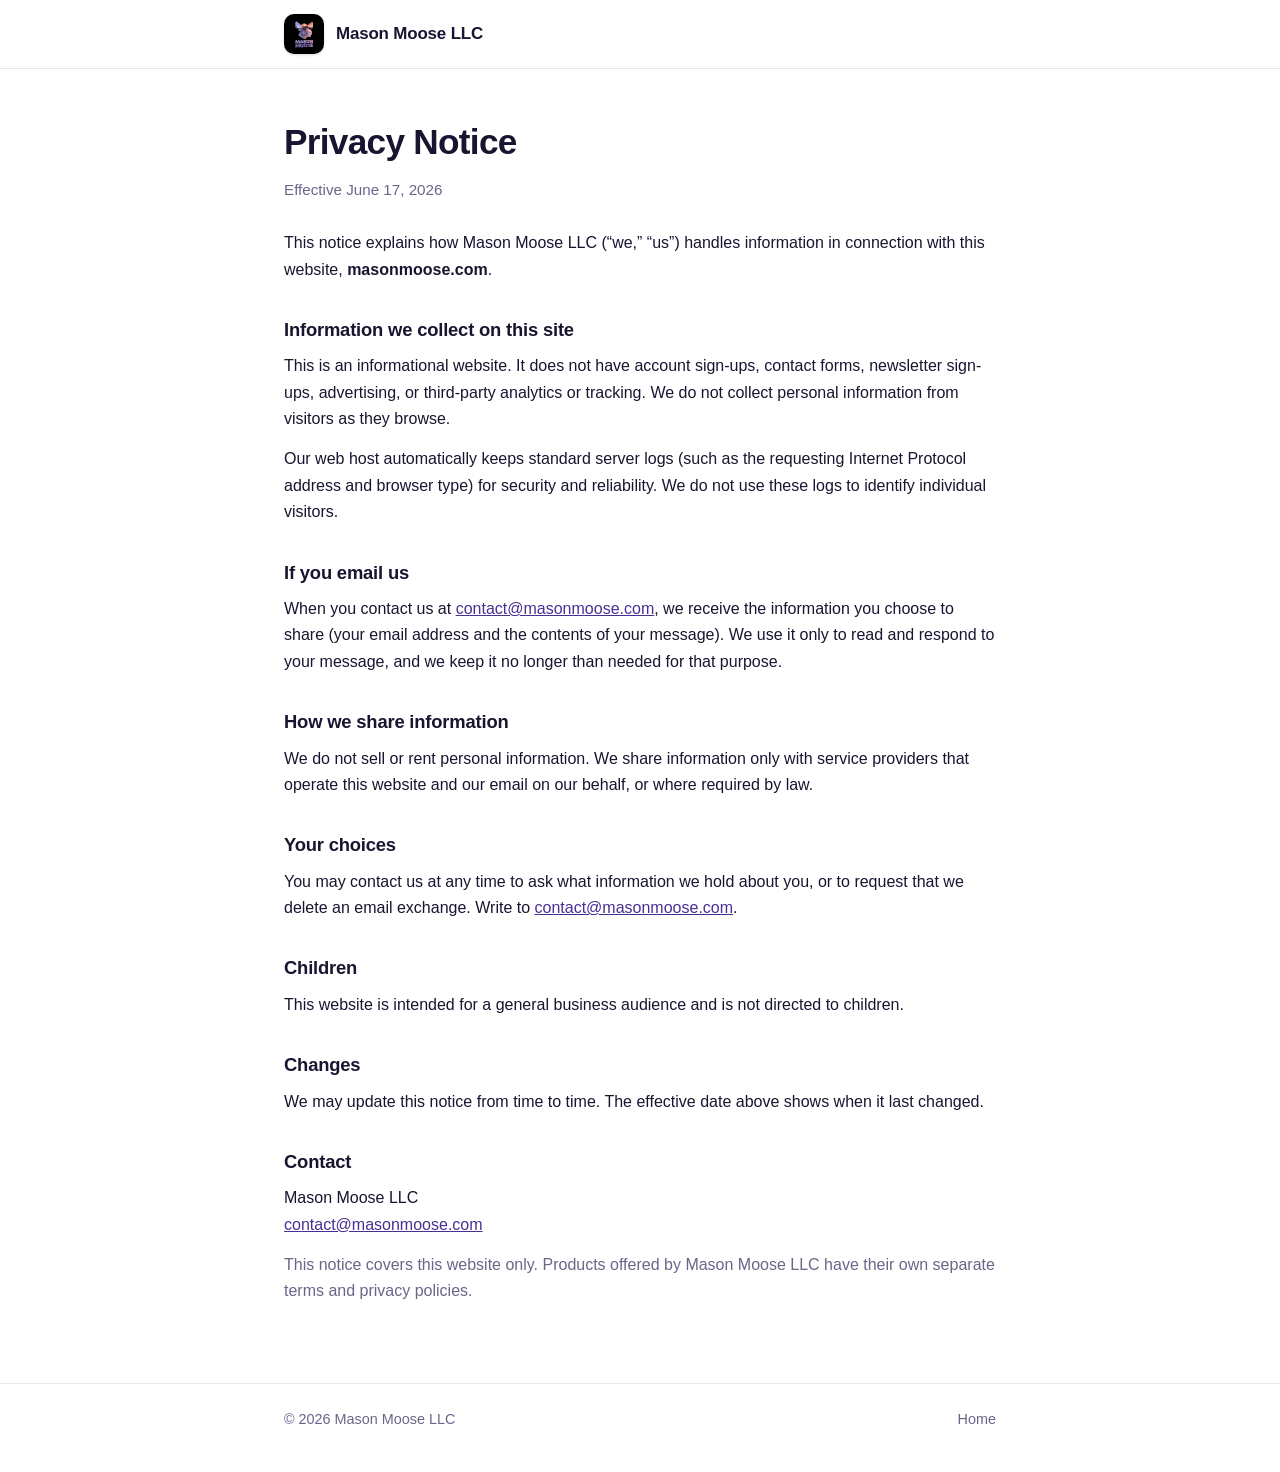
==== privacy.html @ 1e0a34a6 "Mason Moose LLC website" ====
<!DOCTYPE html>
<html lang="en">
<head>
  <meta charset="utf-8" />
  <meta name="viewport" content="width=device-width, initial-scale=1" />
  <title>Privacy &middot; Mason Moose LLC</title>
  <meta name="description" content="Privacy notice for masonmoose.com, the website of Mason Moose LLC." />
  <link rel="icon" href="assets/favicon.svg" type="image/svg+xml" />
  <meta name="robots" content="index,follow" />
  <style>
    :root {
      --bg: #ffffff; --ink: #1b1430; --muted: #6b6588; --border: #e9e4f2;
      --surface: #faf8fe; --violet: #412983; --violet-deep: #2f1e5b; --coral: #d5614c;
      --link: #4a2f93; --shadow: 0 1px 2px rgba(31,18,68,.06), 0 8px 28px rgba(47,30,91,.08);
      --maxw: 760px;
    }
    * { box-sizing: border-box; }
    body { margin: 0; background: var(--bg); color: var(--ink); line-height: 1.65;
      font-family: -apple-system, BlinkMacSystemFont, "Segoe UI", Roboto, Helvetica, Arial, sans-serif; -webkit-font-smoothing: antialiased; }
    a { color: var(--link); }
    img { display: block; }
    .wrap { max-width: var(--maxw); margin: 0 auto; padding: 0 24px; }
    .brand__mark { width: 40px; height: 40px; border-radius: 10px; box-shadow: 0 1px 3px rgba(0,0,0,.14); }
    header { border-bottom: 1px solid var(--border); }
    .bar { display: flex; align-items: center; padding: 14px 0; }
    .brand { display: inline-flex; align-items: center; gap: 12px; text-decoration: none; color: var(--ink); }
    .brand__name { font-weight: 680; letter-spacing: -0.01em; font-size: 1.06rem; }
    main { padding: 44px 0 64px; }
    h1 { font-size: clamp(1.7rem, 4vw, 2.2rem); letter-spacing: -0.02em; margin: 0 0 6px; }
    .updated { color: var(--muted); margin: 0 0 28px; font-size: 0.95rem; }
    h2 { font-size: 1.15rem; letter-spacing: -0.01em; margin: 32px 0 8px; }
    p { margin: 0 0 14px; }
    .muted { color: var(--muted); }
    footer { border-top: 1px solid var(--border); padding: 24px 0 40px; color: var(--muted); font-size: 0.9rem; }
    .foot { display: flex; flex-wrap: wrap; gap: 8px 16px; align-items: center; justify-content: space-between; }
    .foot a { color: var(--muted); text-decoration: none; }
    .foot a:hover { color: var(--ink); }
  </style>
</head>
<body>
  <header>
    <div class="wrap">
      <div class="bar">
        <a class="brand" href="index.html" aria-label="Mason Moose LLC home">
          <img class="brand__mark" src="assets/brand.svg" alt="" width="40" height="40" />
          <span class="brand__name">Mason Moose LLC</span>
        </a>
      </div>
    </div>
  </header>

  <main>
    <div class="wrap">
      <h1>Privacy Notice</h1>
      <p class="updated">Effective June&nbsp;17, 2026</p>

      <p>This notice explains how Mason Moose LLC (&ldquo;we,&rdquo; &ldquo;us&rdquo;) handles information
         in connection with this website, <strong>masonmoose.com</strong>.</p>

      <h2>Information we collect on this site</h2>
      <p>This is an informational website. It does not have account sign-ups, contact forms,
         newsletter sign-ups, advertising, or third-party analytics or tracking. We do not collect
         personal information from visitors as they browse.</p>
      <p>Our web host automatically keeps standard server logs (such as the requesting Internet
         Protocol address and browser type) for security and reliability. We do not use these logs to
         identify individual visitors.</p>

      <h2>If you email us</h2>
      <p>When you contact us at <a href="mailto:contact@masonmoose.com">contact@masonmoose.com</a>,
         we receive the information you choose to share (your email address and the contents of your
         message). We use it only to read and respond to your message, and we keep it no longer than
         needed for that purpose.</p>

      <h2>How we share information</h2>
      <p>We do not sell or rent personal information. We share information only with service providers
         that operate this website and our email on our behalf, or where required by law.</p>

      <h2>Your choices</h2>
      <p>You may contact us at any time to ask what information we hold about you, or to request that we
         delete an email exchange. Write to
         <a href="mailto:contact@masonmoose.com">contact@masonmoose.com</a>.</p>

      <h2>Children</h2>
      <p>This website is intended for a general business audience and is not directed to children.</p>

      <h2>Changes</h2>
      <p>We may update this notice from time to time. The effective date above shows when it last
         changed.</p>

      <h2>Contact</h2>
      <p>Mason Moose LLC<br />
         <a href="mailto:contact@masonmoose.com">contact@masonmoose.com</a></p>

      <p class="muted">This notice covers this website only. Products offered by Mason Moose LLC have
         their own separate terms and privacy policies.</p>
    </div>
  </main>

  <footer>
    <div class="wrap">
      <div class="foot">
        <span>&copy; 2026 Mason Moose LLC</span>
        <a href="index.html">Home</a>
      </div>
    </div>
  </footer>
</body>
</html>
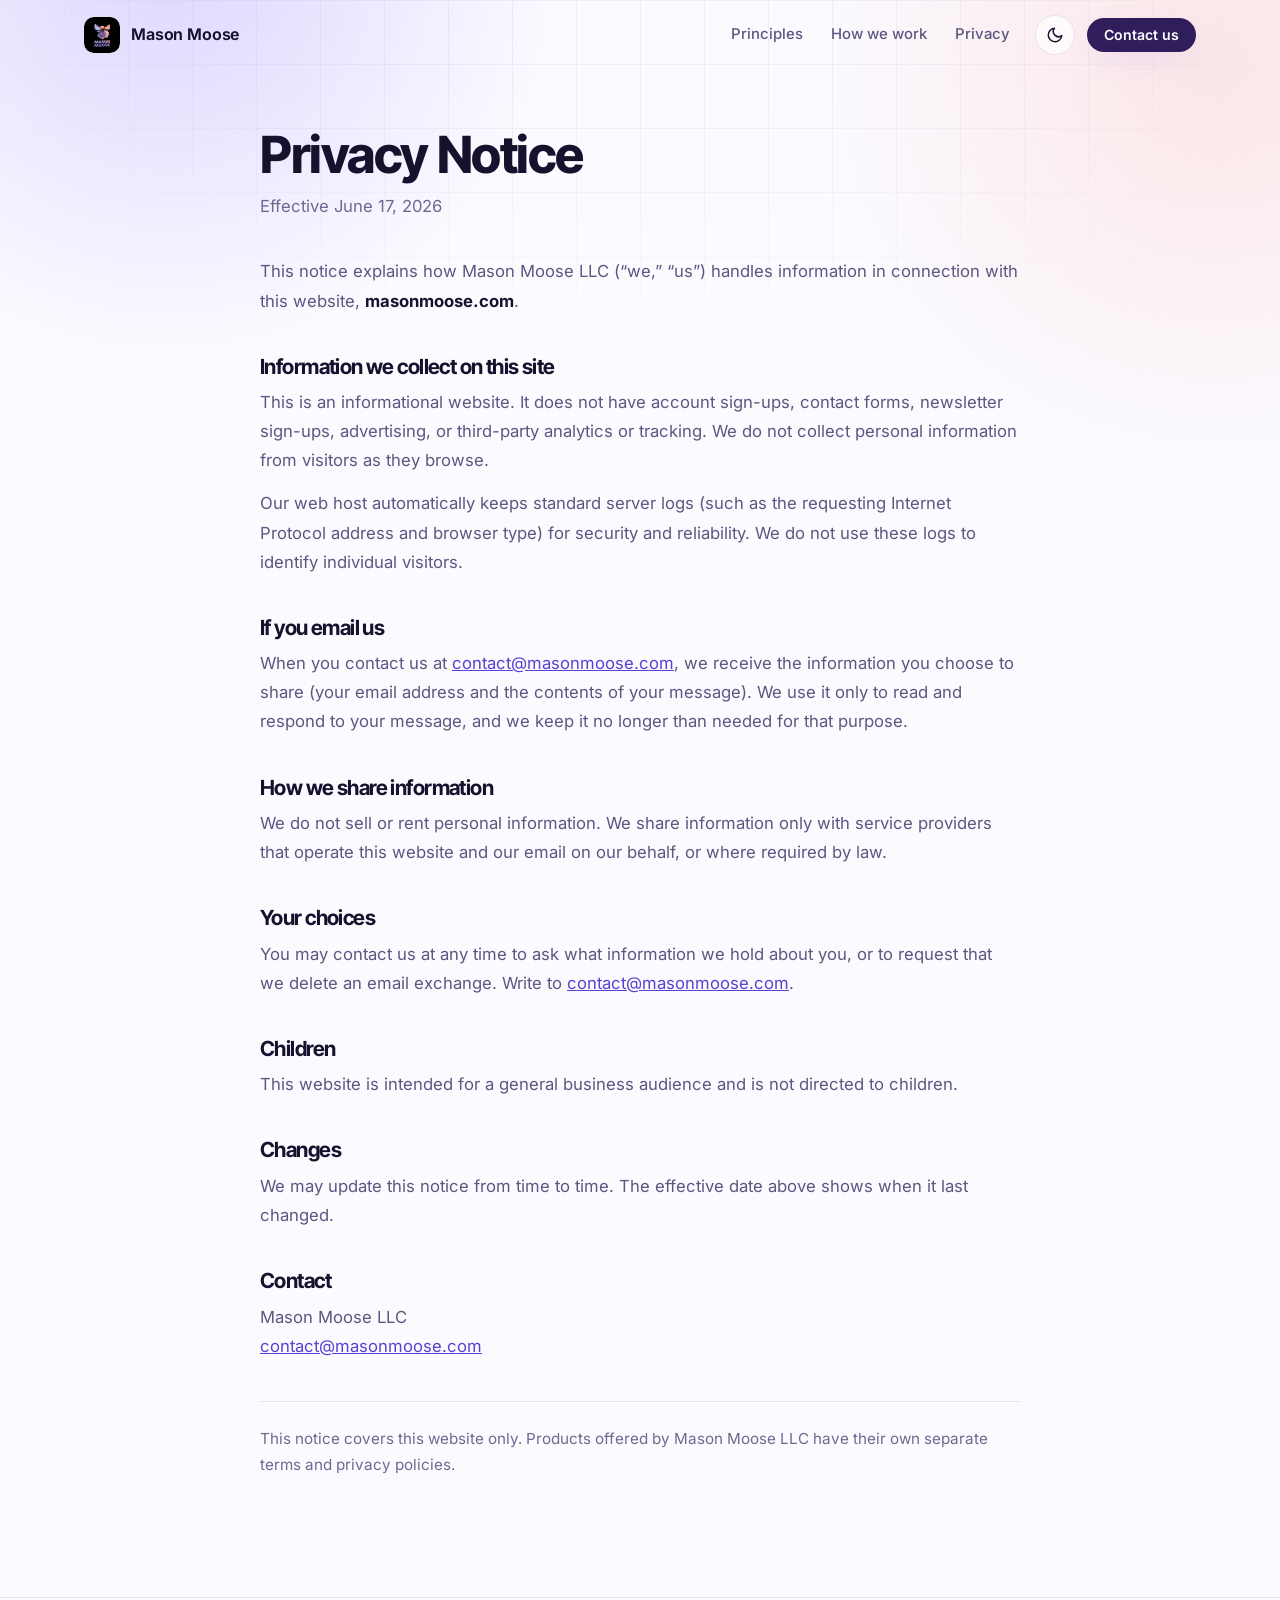
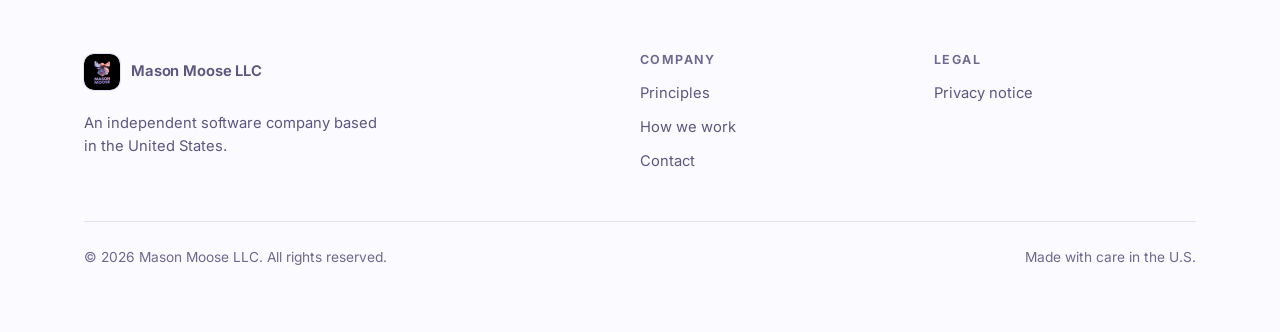
==== commit 090ac590: "Restyle privacy page to match the redesign" ====
--- a/privacy.html
+++ b/privacy.html
@@ -1,56 +1,57 @@
 <!DOCTYPE html>
-<html lang="en">
+<html lang="en" data-theme="dark">
 <head>
   <meta charset="utf-8" />
   <meta name="viewport" content="width=device-width, initial-scale=1" />
   <title>Privacy &middot; Mason Moose LLC</title>
   <meta name="description" content="Privacy notice for masonmoose.com, the website of Mason Moose LLC." />
-  <link rel="icon" href="assets/favicon.svg" type="image/svg+xml" />
   <meta name="robots" content="index,follow" />
-  <style>
-    :root {
-      --bg: #ffffff; --ink: #1b1430; --muted: #6b6588; --border: #e9e4f2;
-      --surface: #faf8fe; --violet: #412983; --violet-deep: #2f1e5b; --coral: #d5614c;
-      --link: #4a2f93; --shadow: 0 1px 2px rgba(31,18,68,.06), 0 8px 28px rgba(47,30,91,.08);
-      --maxw: 760px;
-    }
-    * { box-sizing: border-box; }
-    body { margin: 0; background: var(--bg); color: var(--ink); line-height: 1.65;
-      font-family: -apple-system, BlinkMacSystemFont, "Segoe UI", Roboto, Helvetica, Arial, sans-serif; -webkit-font-smoothing: antialiased; }
-    a { color: var(--link); }
-    img { display: block; }
-    .wrap { max-width: var(--maxw); margin: 0 auto; padding: 0 24px; }
-    .brand__mark { width: 40px; height: 40px; border-radius: 10px; box-shadow: 0 1px 3px rgba(0,0,0,.14); }
-    header { border-bottom: 1px solid var(--border); }
-    .bar { display: flex; align-items: center; padding: 14px 0; }
-    .brand { display: inline-flex; align-items: center; gap: 12px; text-decoration: none; color: var(--ink); }
-    .brand__name { font-weight: 680; letter-spacing: -0.01em; font-size: 1.06rem; }
-    main { padding: 44px 0 64px; }
-    h1 { font-size: clamp(1.7rem, 4vw, 2.2rem); letter-spacing: -0.02em; margin: 0 0 6px; }
-    .updated { color: var(--muted); margin: 0 0 28px; font-size: 0.95rem; }
-    h2 { font-size: 1.15rem; letter-spacing: -0.01em; margin: 32px 0 8px; }
-    p { margin: 0 0 14px; }
-    .muted { color: var(--muted); }
-    footer { border-top: 1px solid var(--border); padding: 24px 0 40px; color: var(--muted); font-size: 0.9rem; }
-    .foot { display: flex; flex-wrap: wrap; gap: 8px 16px; align-items: center; justify-content: space-between; }
-    .foot a { color: var(--muted); text-decoration: none; }
-    .foot a:hover { color: var(--ink); }
-  </style>
+  <link rel="canonical" href="https://masonmoose.com/privacy.html" />
+  <meta name="theme-color" media="(prefers-color-scheme: dark)" content="#07050f" />
+  <meta name="theme-color" media="(prefers-color-scheme: light)" content="#fbfaff" />
+  <link rel="icon" href="assets/img/icon-32.png" sizes="32x32" type="image/png" />
+  <link rel="icon" href="assets/img/icon-192.png" sizes="192x192" type="image/png" />
+  <link rel="apple-touch-icon" href="assets/img/apple-touch-icon.png" />
+  <script>
+    (function () {
+      var d = document.documentElement, t = null;
+      try { t = localStorage.getItem('mm-theme'); } catch (e) {}
+      d.dataset.theme = t === 'light' || t === 'dark' ? t : (matchMedia('(prefers-color-scheme: light)').matches ? 'light' : 'dark');
+      if (!matchMedia('(prefers-reduced-motion: reduce)').matches) d.classList.add('motion');
+    })();
+  </script>
+  <link rel="stylesheet" href="assets/css/site.css" />
 </head>
 <body>
-  <header>
-    <div class="wrap">
-      <div class="bar">
-        <a class="brand" href="index.html" aria-label="Mason Moose LLC home">
-          <img class="brand__mark" src="assets/brand.svg" alt="" width="40" height="40" />
-          <span class="brand__name">Mason Moose LLC</span>
-        </a>
-      </div>
+  <a class="skip" href="#main">Skip to content</a>
+
+  <svg width="0" height="0" style="position:absolute" aria-hidden="true">
+    <defs>
+      <symbol id="i-sun" viewBox="0 0 24 24"><g fill="none" stroke="currentColor" stroke-width="2" stroke-linecap="round" stroke-linejoin="round"><circle cx="12" cy="12" r="4"/><path d="M12 2v2M12 20v2M4.93 4.93l1.41 1.41M17.66 17.66l1.41 1.41M2 12h2M20 12h2M4.93 19.07l1.41-1.41M17.66 6.34l1.41-1.41"/></g></symbol>
+      <symbol id="i-moon" viewBox="0 0 24 24"><g fill="none" stroke="currentColor" stroke-width="2" stroke-linecap="round" stroke-linejoin="round"><path d="M21 12.8A9 9 0 1 1 11.2 3a7 7 0 0 0 9.8 9.8Z"/></g></symbol>
+    </defs>
+  </svg>
+
+  <div class="bg" aria-hidden="true"><div class="blob b1"></div><div class="blob b2"></div><div class="grid"></div></div>
+
+  <header class="nav">
+    <div class="wrap bar">
+      <a class="brand" href="index.html"><img src="assets/img/logo-72.png" alt="" width="36" height="36" /><span>Mason Moose</span></a>
+      <nav class="nav-links" aria-label="Main">
+        <a href="index.html#principles">Principles</a>
+        <a href="index.html#how">How we work</a>
+        <a href="privacy.html" aria-current="page">Privacy</a>
+      </nav>
+      <button class="theme-toggle" type="button" data-theme-toggle aria-label="Switch to light theme">
+        <svg class="i-sun" aria-hidden="true"><use href="#i-sun"/></svg>
+        <svg class="i-moon" aria-hidden="true"><use href="#i-moon"/></svg>
+      </button>
+      <a class="btn btn-primary btn-sm" href="index.html#contact">Contact us</a>
     </div>
   </header>
 
-  <main>
-    <div class="wrap">
+  <main id="main">
+    <div class="wrap prose">
       <h1>Privacy Notice</h1>
       <p class="updated">Effective June&nbsp;17, 2026</p>
 
@@ -98,11 +99,33 @@
 
   <footer>
     <div class="wrap">
-      <div class="foot">
-        <span>&copy; 2026 Mason Moose LLC</span>
-        <a href="index.html">Home</a>
+      <div class="foot-grid">
+        <div class="foot-about">
+          <a class="brand" href="index.html"><img src="assets/img/logo-72.png" alt="" width="36" height="36" /><span>Mason Moose LLC</span></a>
+          <p>An independent software company based in the United States.</p>
+        </div>
+        <div>
+          <h2 class="foot-h">Company</h2>
+          <ul>
+            <li><a href="index.html#principles">Principles</a></li>
+            <li><a href="index.html#how">How we work</a></li>
+            <li><a href="index.html#contact">Contact</a></li>
+          </ul>
+        </div>
+        <div>
+          <h2 class="foot-h">Legal</h2>
+          <ul>
+            <li><a href="privacy.html" aria-current="page">Privacy notice</a></li>
+          </ul>
+        </div>
+      </div>
+      <div class="foot-bottom">
+        <span>&copy; 2026 Mason Moose LLC. All rights reserved.</span>
+        <span>Made with care in the U.S.</span>
       </div>
     </div>
   </footer>
+
+  <script src="assets/js/site.js" defer></script>
 </body>
 </html>
--- a/assets/css/site.css
+++ b/assets/css/site.css
@@ -0,0 +1,393 @@
+/* masonmoose.com: shared styles for every page. */
+
+@font-face {
+  font-family: "Inter";
+  src: url("../fonts/inter-latin-wght-normal.woff2") format("woff2");
+  font-weight: 100 900;
+  font-style: normal;
+  font-display: swap;
+}
+@font-face {
+  font-family: "Inter Tight";
+  src: url("../fonts/inter-tight-latin-wght-normal.woff2") format("woff2");
+  font-weight: 100 900;
+  font-style: normal;
+  font-display: swap;
+}
+
+@property --ang { syntax: "<angle>"; initial-value: 0deg; inherits: false; }
+
+/* ---------- Theme tokens ---------- */
+:root,
+:root[data-theme="dark"] {
+  --bg: #07050f;
+  --bg-2: #0d0a1c;
+  --surface: rgba(255, 255, 255, .035);
+  --surface-2: rgba(255, 255, 255, .065);
+  --border: rgba(255, 255, 255, .085);
+  --border-strong: rgba(255, 255, 255, .18);
+  --ink: #f4f1ff;
+  --muted: #a8a1c6;
+  --faint: #8a83a8;
+  --accent: #8b6cff;
+  --accent-2: #b9a6ff;
+  --coral: #ff8a73;
+  --glow-1: rgba(124, 92, 255, .42);
+  --glow-2: rgba(255, 128, 104, .22);
+  --glow-3: rgba(76, 46, 160, .55);
+  --grid-line: rgba(255, 255, 255, .045);
+  --spot: rgba(139, 108, 255, .16);
+  --grad-text: linear-gradient(92deg, #c9bbff 0%, #f3a9cf 30%, #ffb59e 55%, #c9bbff 100%);
+  --btn-bg: #f4f1ff;
+  --btn-ink: #0d0a1c;
+  --nav-bg: rgba(7, 5, 15, .66);
+  --screen-bg: #120e22;
+  --screen-card: rgba(255, 255, 255, .06);
+  --screen-ink: #f4f1ff;
+  --screen-muted: #9d96bb;
+  --cta-bg: linear-gradient(150deg, #1a1236 0%, #0f0a20 60%);
+  --shadow-lg: 0 40px 80px -24px rgba(0, 0, 0, .7);
+  color-scheme: dark;
+}
+
+:root[data-theme="light"] {
+  --bg: #fbfaff;
+  --bg-2: #f3f0fc;
+  --surface: rgba(255, 255, 255, .72);
+  --surface-2: #ffffff;
+  --border: #e6e0f3;
+  --border-strong: #cfc4ea;
+  --ink: #18112e;
+  --muted: #5d5680;
+  --faint: #6f6890;
+  --accent: #5b3fd1;
+  --accent-2: #5b3fd1;
+  --coral: #d5614c;
+  --glow-1: rgba(124, 92, 255, .22);
+  --glow-2: rgba(255, 128, 104, .16);
+  --glow-3: rgba(167, 139, 250, .22);
+  --grid-line: rgba(65, 41, 131, .06);
+  --spot: rgba(91, 63, 209, .09);
+  --grad-text: linear-gradient(92deg, #412983 0%, #7c3aed 30%, #d5614c 60%, #412983 100%);
+  --btn-bg: #2f1e5b;
+  --btn-ink: #ffffff;
+  --nav-bg: rgba(251, 250, 255, .78);
+  --screen-bg: #f7f5ff;
+  --screen-card: #ffffff;
+  --screen-ink: #18112e;
+  --screen-muted: #6b6588;
+  --cta-bg: linear-gradient(150deg, #2f1e5b 0%, #412983 100%);
+  --shadow-lg: 0 40px 80px -30px rgba(47, 30, 91, .35);
+  color-scheme: light;
+}
+
+/* ---------- Base ---------- */
+* { box-sizing: border-box; }
+html { scroll-behavior: smooth; -webkit-text-size-adjust: 100%; }
+body {
+  margin: 0;
+  background: var(--bg);
+  color: var(--ink);
+  font-family: "Inter", system-ui, -apple-system, "Segoe UI", Roboto, sans-serif;
+  font-size: 16px;
+  line-height: 1.6;
+  -webkit-font-smoothing: antialiased;
+  overflow-x: hidden;
+  transition: background-color .4s, color .4s;
+}
+h1, h2, h3 {
+  font-family: "Inter Tight", "Inter", system-ui, sans-serif;
+  letter-spacing: -.028em;
+  line-height: 1.08;
+  margin: 0;
+}
+p { margin: 0; }
+a { color: inherit; }
+img { display: block; max-width: 100%; }
+a:focus-visible, button:focus-visible { outline: 2px solid var(--accent-2); outline-offset: 3px; }
+.wrap { max-width: 1160px; margin: 0 auto; padding: 0 24px; }
+
+.skip { position: absolute; left: -9999px; top: 0; z-index: 200; background: var(--ink); color: var(--bg); padding: 10px 14px; border-radius: 8px; font-weight: 600; text-decoration: none; }
+.skip:focus { left: 12px; top: 12px; }
+
+/* ---------- Background: drifting glows and a fading grid ---------- */
+.bg { position: fixed; inset: 0; z-index: -1; overflow: hidden; pointer-events: none; }
+.bg .blob { position: absolute; width: 70vmax; height: 70vmax; border-radius: 50%; will-change: transform; }
+.bg .b1 { background: radial-gradient(circle, var(--glow-1), transparent 62%); top: -38vmax; left: -22vmax; animation: drift1 28s ease-in-out infinite alternate; }
+.bg .b2 { background: radial-gradient(circle, var(--glow-2), transparent 62%); top: -30vmax; right: -30vmax; animation: drift2 34s ease-in-out infinite alternate; }
+.bg .b3 { background: radial-gradient(circle, var(--glow-3), transparent 62%); top: 55vh; left: 25vw; animation: drift3 40s ease-in-out infinite alternate; }
+.bg .grid {
+  position: absolute; inset: 0;
+  background-image: linear-gradient(var(--grid-line) 1px, transparent 1px), linear-gradient(90deg, var(--grid-line) 1px, transparent 1px);
+  background-size: 64px 64px;
+  -webkit-mask-image: radial-gradient(ellipse 75% 55% at 50% 0%, #000 25%, transparent 75%);
+  mask-image: radial-gradient(ellipse 75% 55% at 50% 0%, #000 25%, transparent 75%);
+}
+@keyframes drift1 { to { transform: translate(14vmax, 10vmax) scale(1.1); } }
+@keyframes drift2 { to { transform: translate(-12vmax, 14vmax) scale(.95); } }
+@keyframes drift3 { to { transform: translate(-18vmax, -12vmax) scale(1.15); } }
+
+/* ---------- Header ---------- */
+.nav { position: sticky; top: 0; z-index: 50; border-bottom: 1px solid transparent; transition: background-color .3s, border-color .3s; }
+.nav.scrolled { background: var(--nav-bg); -webkit-backdrop-filter: saturate(160%) blur(14px); backdrop-filter: saturate(160%) blur(14px); border-bottom-color: var(--border); }
+.nav .bar { display: flex; align-items: center; gap: 12px; height: 70px; }
+.brand { display: inline-flex; align-items: center; gap: 11px; text-decoration: none; font-weight: 650; letter-spacing: -.01em; }
+.brand img { width: 36px; height: 36px; border-radius: 10px; box-shadow: 0 0 0 1px var(--border); }
+.nav-links { display: flex; gap: 2px; margin-left: auto; }
+.nav-links a { padding: 8px 13px; border-radius: 9px; text-decoration: none; color: var(--muted); font-size: .93rem; font-weight: 500; transition: color .2s, background-color .2s; }
+.nav-links a:hover { color: var(--ink); background: var(--surface-2); }
+.theme-toggle {
+  width: 40px; height: 40px; flex: none; border-radius: 50%;
+  display: grid; place-items: center; cursor: pointer;
+  border: 1px solid var(--border); background: var(--surface); color: var(--ink);
+  transition: border-color .2s, background-color .2s, transform .3s cubic-bezier(.2, .8, .2, 1);
+}
+.theme-toggle:hover { border-color: var(--border-strong); transform: rotate(-15deg); }
+.theme-toggle svg { width: 18px; height: 18px; }
+[data-theme="dark"] .theme-toggle .i-moon,
+[data-theme="light"] .theme-toggle .i-sun { display: none; }
+@media (max-width: 820px) { .nav-links { display: none; } .theme-toggle { margin-left: auto; } }
+.nav .btn { white-space: nowrap; }
+/* Very narrow phones: the logo tile already reads "MASON MOOSE"; keep the name for screen readers only */
+@media (max-width: 380px) {
+  .nav .brand span { position: absolute; width: 1px; height: 1px; overflow: hidden; clip: rect(0 0 0 0); white-space: nowrap; }
+}
+
+/* ---------- Buttons ---------- */
+.btn {
+  display: inline-flex; align-items: center; gap: 9px;
+  font: 600 .96rem/1 "Inter", system-ui, sans-serif;
+  padding: 14px 22px; border-radius: 999px; text-decoration: none;
+  border: 1px solid transparent; cursor: pointer;
+  transition: transform .25s cubic-bezier(.2, .8, .2, 1), box-shadow .25s, background-color .25s, border-color .25s;
+}
+.btn:hover { transform: translateY(-2px); }
+.btn-primary { background: var(--btn-bg); color: var(--btn-ink); box-shadow: 0 10px 34px -10px var(--glow-1); }
+.btn-primary:hover { box-shadow: 0 16px 44px -10px var(--glow-1); }
+.btn-ghost { background: var(--surface); border-color: var(--border); color: var(--ink); }
+.btn-ghost:hover { border-color: var(--border-strong); }
+.btn-sm { padding: 9px 16px; font-size: .88rem; }
+.btn .arrow { transition: transform .25s; }
+.btn:hover .arrow { transform: translateX(3px); }
+
+/* ---------- Hero ---------- */
+/* overflow-x: clip keeps the rotating rings and hanging labels from widening the page on narrow phones */
+.hero { position: relative; padding: 64px 0 104px; overflow-x: hidden; overflow-x: clip; }
+.hero-grid { display: grid; grid-template-columns: 1.08fr .92fr; gap: 40px; align-items: center; }
+.eyebrow {
+  display: inline-flex; align-items: center; gap: 9px;
+  padding: 6px 14px 6px 10px; border-radius: 999px;
+  border: 1px solid var(--border); background: var(--surface);
+  font-size: .86rem; color: var(--muted);
+  -webkit-backdrop-filter: blur(8px); backdrop-filter: blur(8px);
+}
+.eyebrow .dot { width: 8px; height: 8px; border-radius: 50%; background: #34d399; animation: pulse 2.6s infinite; }
+.eyebrow b { color: var(--ink); font-weight: 600; }
+@keyframes pulse { 0% { box-shadow: 0 0 0 0 rgba(52, 211, 153, .55); } 70% { box-shadow: 0 0 0 9px rgba(52, 211, 153, 0); } 100% { box-shadow: 0 0 0 0 rgba(52, 211, 153, 0); } }
+.hero h1 { font-size: clamp(2.5rem, 6.2vw, 4.6rem); font-weight: 760; margin: 24px 0 22px; }
+.grad {
+  background: var(--grad-text); background-size: 300% 100%;
+  -webkit-background-clip: text; background-clip: text; color: transparent;
+  animation: shimmer 12s linear infinite;
+}
+@keyframes shimmer { to { background-position: 300% 0; } }
+.lede { font-size: 1.2rem; color: var(--muted); max-width: 50ch; margin-bottom: 34px; }
+.cta-row { display: flex; flex-wrap: wrap; gap: 12px; }
+.hero-meta { display: flex; flex-wrap: wrap; gap: 10px 22px; margin-top: 40px; color: var(--faint); font-size: .88rem; }
+.hero-meta span { display: inline-flex; align-items: center; gap: 7px; }
+.hero-meta svg { width: 16px; height: 16px; color: var(--accent-2); }
+@media (max-width: 920px) { .hero-grid { grid-template-columns: 1fr; } .hero { padding: 36px 0 72px; } }
+
+/* Load-in: headline words rise one by one (motion only) */
+.motion .split .w { display: inline-block; opacity: 0; transform: translateY(.45em); filter: blur(8px); animation: wordIn .9s cubic-bezier(.2, .8, .2, 1) forwards; animation-delay: calc(var(--i) * 65ms + 120ms); }
+.motion .rise { opacity: 0; transform: translateY(16px); animation: wordIn .9s cubic-bezier(.2, .8, .2, 1) forwards; animation-delay: var(--d, .5s); }
+@keyframes wordIn { to { opacity: 1; transform: none; filter: blur(0); } }
+
+/* ---------- Hero illustration: floating phone ---------- */
+.hero-art { position: relative; height: 600px; display: grid; place-items: center; }
+.ring { position: absolute; border-radius: 50%; border: 1px dashed var(--border-strong); }
+.ring.r1 { width: 440px; height: 440px; animation: spin360 60s linear infinite; }
+.ring.r2 { width: 580px; height: 580px; border-style: solid; border-color: var(--border); animation: spin360 90s linear infinite reverse; }
+.ring .sat { position: absolute; top: -5px; left: 50%; width: 10px; height: 10px; border-radius: 50%; background: var(--accent); box-shadow: 0 0 16px var(--accent); }
+.ring.r2 .sat { background: var(--coral); box-shadow: 0 0 16px var(--coral); top: auto; bottom: -5px; }
+@keyframes spin360 { to { transform: rotate(360deg); } }
+.glow-disc { position: absolute; width: 360px; height: 360px; border-radius: 50%; background: radial-gradient(circle, var(--glow-1), transparent 65%); filter: blur(20px); }
+
+.device { position: relative; }
+.phone {
+  position: relative; width: 272px; height: 556px; border-radius: 46px; padding: 11px;
+  background: linear-gradient(155deg, #3a3158 0%, #15101f 45%, #0b0813 100%);
+  box-shadow: inset 0 0 0 1px rgba(255, 255, 255, .14), inset 0 0 0 4px rgba(0, 0, 0, .5), var(--shadow-lg), 0 0 120px -30px var(--glow-1);
+  animation: float 7s ease-in-out infinite;
+}
+@keyframes float { 0%, 100% { transform: translateY(0) rotate(-1.5deg); } 50% { transform: translateY(-14px) rotate(.5deg); } }
+.notch { position: absolute; top: 21px; left: 50%; transform: translateX(-50%); width: 92px; height: 27px; border-radius: 20px; background: #000; z-index: 3; }
+.screen {
+  position: relative; height: 100%; border-radius: 36px; overflow: hidden;
+  background: var(--screen-bg); color: var(--screen-ink);
+  padding: 50px 15px 16px; display: flex; flex-direction: column; gap: 11px;
+  font-size: 12px;
+}
+.screen .s-top { display: flex; align-items: center; justify-content: space-between; }
+.screen .s-top b { font: 700 19px/1 "Inter Tight", sans-serif; letter-spacing: -.02em; }
+.screen .s-top small { display: block; color: var(--screen-muted); font-size: 11px; margin-bottom: 3px; }
+.avatar { width: 30px; height: 30px; border-radius: 50%; background: linear-gradient(135deg, #8b6cff, #ff8a73); }
+.s-card { background: var(--screen-card); border-radius: 16px; padding: 13px; box-shadow: 0 0 0 1px rgba(127, 110, 180, .12); }
+.s-card .row { display: flex; justify-content: space-between; align-items: baseline; }
+.s-card small { color: var(--screen-muted); font-size: 10.5px; }
+.s-card strong { font: 700 22px/1.1 "Inter Tight", sans-serif; letter-spacing: -.02em; }
+.s-card .up { color: #34d399; font-weight: 600; font-size: 11px; }
+.bars { display: flex; align-items: flex-end; gap: 6px; height: 70px; margin-top: 10px; }
+.bars i { flex: 1; height: var(--h); border-radius: 5px 5px 2px 2px; background: linear-gradient(180deg, #a48bff, #6d4fe0); transform-origin: bottom; }
+.bars i:nth-child(6) { background: linear-gradient(180deg, #ffb09e, #ff7a63); }
+.motion .bars i { animation: grow 4.5s cubic-bezier(.2, .8, .2, 1) infinite; animation-delay: calc(var(--n) * 90ms); }
+@keyframes grow { 0% { transform: scaleY(.08); } 22%, 88% { transform: scaleY(1); } 100% { transform: scaleY(.08); } }
+.task { display: flex; align-items: center; gap: 10px; padding: 11px 12px; border-radius: 13px; background: var(--screen-card); box-shadow: 0 0 0 1px rgba(127, 110, 180, .12); font-weight: 500; }
+.task .meta { margin-left: auto; color: var(--screen-muted); font-size: 10.5px; }
+.check { width: 18px; height: 18px; border-radius: 6px; border: 1.6px solid rgba(127, 110, 180, .55); display: grid; place-items: center; flex: none; }
+.task.done .check { background: #8b6cff; border-color: #8b6cff; }
+.check svg { width: 12px; height: 12px; color: #fff; stroke-dasharray: 20; stroke-dashoffset: 0; }
+.motion .task.done .check svg { animation: tick 4.5s ease-in-out infinite; }
+@keyframes tick { 0%, 15% { stroke-dashoffset: 20; } 30%, 100% { stroke-dashoffset: 0; } }
+.toast {
+  position: absolute; left: 14px; right: 14px; bottom: 16px;
+  display: flex; align-items: center; gap: 9px; padding: 11px 13px; border-radius: 14px;
+  background: rgba(20, 15, 36, .92); color: #fff; font-weight: 500; font-size: 11.5px;
+  box-shadow: 0 12px 30px -10px rgba(0, 0, 0, .6), inset 0 0 0 1px rgba(255, 255, 255, .1);
+}
+.toast .ok { width: 20px; height: 20px; border-radius: 50%; background: #34d399; display: grid; place-items: center; flex: none; }
+.toast .ok svg { width: 12px; height: 12px; color: #062d1f; }
+.motion .toast { animation: toast 6s cubic-bezier(.2, .8, .2, 1) infinite; }
+@keyframes toast { 0%, 8% { transform: translateY(140%); opacity: 0; } 18%, 72% { transform: none; opacity: 1; } 84%, 100% { transform: translateY(140%); opacity: 0; } }
+
+/* Labels hang off the phone's edge and overlap only its frame */
+.chip {
+  position: absolute; z-index: 4; display: inline-flex; align-items: center; gap: 8px;
+  padding: 10px 14px; border-radius: 14px; font-size: .84rem; font-weight: 600; white-space: nowrap;
+  background: var(--nav-bg); border: 1px solid var(--border-strong); color: var(--ink);
+  -webkit-backdrop-filter: blur(14px); backdrop-filter: blur(14px);
+  box-shadow: 0 18px 40px -18px rgba(0, 0, 0, .55);
+  animation: bob 6s ease-in-out infinite;
+}
+.chip .ci { width: 26px; height: 26px; border-radius: 8px; display: grid; place-items: center; color: #fff; }
+.chip .ci svg { width: 15px; height: 15px; }
+.chip.c1 { top: 5%; right: calc(100% - 20px); animation-delay: -1s; }
+.chip.c1 .ci { background: linear-gradient(135deg, #8b6cff, #5b3fd1); }
+.chip.c2 { top: 38%; left: calc(100% - 20px); animation-delay: -3s; }
+.chip.c2 .ci { background: linear-gradient(135deg, #34d399, #059669); }
+.chip.c3 { bottom: 16%; left: calc(100% - 20px); animation-delay: -4.5s; }
+.chip.c3 .ci { background: linear-gradient(135deg, #ff9b85, #e5604a); }
+@keyframes bob { 0%, 100% { transform: translateY(0); } 50% { transform: translateY(-9px); } }
+@media (max-width: 920px) { .hero-art { height: 560px; } .ring.r2 { display: none; } }
+@media (max-width: 600px) { .chip.c1 { right: auto; left: -12px; } .chip.c2 { left: auto; right: -12px; } .chip.c3 { display: none; } }
+@media (max-width: 480px) { .hero-art { zoom: .86; } .ring.r1 { width: 360px; height: 360px; } }
+
+/* ---------- Trust strip ---------- */
+.strip { border-block: 1px solid var(--border); background: var(--surface); padding: 18px 0; overflow: hidden; }
+.marquee { -webkit-mask-image: linear-gradient(90deg, transparent, #000 12%, #000 88%, transparent); mask-image: linear-gradient(90deg, transparent, #000 12%, #000 88%, transparent); }
+.track { display: flex; gap: 56px; width: max-content; animation: marquee 38s linear infinite; }
+.strip:hover .track { animation-play-state: paused; }
+.track span { display: inline-flex; align-items: center; gap: 10px; color: var(--muted); font-weight: 500; white-space: nowrap; }
+.track svg { width: 18px; height: 18px; color: var(--accent-2); }
+@keyframes marquee { to { transform: translateX(-50%); } }
+
+/* ---------- Sections ---------- */
+.section { padding: 112px 0; position: relative; }
+.head { margin-bottom: 52px; max-width: 680px; }
+.kicker { display: inline-flex; align-items: center; gap: 8px; font-size: .78rem; font-weight: 650; letter-spacing: .16em; text-transform: uppercase; color: var(--accent-2); }
+.kicker::before { content: ""; width: 18px; height: 1px; background: currentColor; }
+.head h2 { font-size: clamp(2rem, 4.3vw, 3.1rem); font-weight: 720; margin: 14px 0 16px; }
+.head p { color: var(--muted); font-size: 1.1rem; }
+
+/* Reveal on scroll (motion only) */
+.motion .reveal { opacity: 0; transform: translateY(26px); transition: opacity .9s cubic-bezier(.2, .8, .2, 1), transform .9s cubic-bezier(.2, .8, .2, 1); transition-delay: var(--d, 0s); }
+.motion .reveal.in { opacity: 1; transform: none; }
+
+/* ---------- Cards with a cursor spotlight ---------- */
+.cards { display: grid; grid-template-columns: repeat(3, 1fr); gap: 18px; }
+.card {
+  position: relative; padding: 30px; border-radius: 22px; overflow: hidden;
+  background: var(--surface); border: 1px solid var(--border);
+  transition: border-color .3s;
+}
+.spot::before {
+  content: ""; position: absolute; inset: 0; border-radius: inherit; pointer-events: none;
+  background: radial-gradient(420px circle at var(--mx, 50%) var(--my, 0%), var(--spot), transparent 45%);
+  opacity: 0; transition: opacity .35s;
+}
+.spot:hover::before { opacity: 1; }
+.card:hover { border-color: var(--border-strong); }
+.ico { width: 46px; height: 46px; border-radius: 13px; display: grid; place-items: center; color: #fff; margin-bottom: 22px; background: linear-gradient(140deg, #8b6cff, #4c2fb0); box-shadow: 0 10px 24px -10px var(--glow-1), inset 0 1px 0 rgba(255, 255, 255, .25); }
+.ico svg { width: 22px; height: 22px; }
+.ico.coral { background: linear-gradient(140deg, #ff9b85, #d5614c); }
+.ico.teal { background: linear-gradient(140deg, #5eead4, #0f9488); }
+.card h3 { font-size: 1.22rem; margin-bottom: 9px; font-weight: 680; }
+.card p { color: var(--muted); }
+@media (max-width: 860px) { .cards { grid-template-columns: 1fr; } }
+
+/* ---------- How we work: a line that draws itself ---------- */
+.steps { position: relative; display: grid; grid-template-columns: repeat(4, 1fr); gap: 22px; padding-top: 34px; }
+.steps-line { position: absolute; top: 0; left: 0; right: 0; height: 2px; background: var(--border); border-radius: 2px; overflow: hidden; }
+.steps-line span { position: absolute; inset: 0; background: linear-gradient(90deg, var(--accent), var(--coral)); transform-origin: left; transform: scaleX(1); }
+.motion .steps-line span { transform: scaleX(0); transition: transform 1.8s cubic-bezier(.65, 0, .35, 1) .2s; }
+.motion .steps.in .steps-line span { transform: scaleX(1); }
+.step { position: relative; }
+.step::before { content: ""; position: absolute; top: -40px; left: 0; width: 14px; height: 14px; border-radius: 50%; background: var(--bg); border: 2px solid var(--accent); box-shadow: 0 0 0 5px var(--bg); }
+.step .num { font: 600 .8rem/1 "Inter", sans-serif; color: var(--accent-2); letter-spacing: .1em; }
+.step h3 { font-size: 1.18rem; margin: 12px 0 8px; font-weight: 680; }
+.step p { color: var(--muted); font-size: .97rem; }
+@media (max-width: 860px) {
+  .steps { grid-template-columns: 1fr; padding-top: 0; padding-left: 34px; gap: 30px; }
+  .steps-line { top: 0; bottom: 0; left: 6px; right: auto; width: 2px; height: auto; }
+  .steps-line span { transform-origin: top; }
+  .motion .steps-line span { transform: scaleY(0); }
+  .motion .steps.in .steps-line span { transform: scaleY(1); }
+  .step::before { top: 4px; left: -34px; }
+}
+
+/* ---------- Contact card with a travelling glow border ---------- */
+.cta-card { position: relative; isolation: isolate; border-radius: 30px; padding: 76px 32px; text-align: center; overflow: hidden; background: var(--cta-bg); color: #fff; }
+.cta-card::before {
+  content: ""; position: absolute; inset: 0; border-radius: inherit; padding: 1.5px; z-index: 1; pointer-events: none;
+  background: conic-gradient(from var(--ang), transparent 0 55%, #b9a6ff 70%, #ff9b85 82%, transparent 95%);
+  -webkit-mask: linear-gradient(#000 0 0) content-box, linear-gradient(#000 0 0); -webkit-mask-composite: xor;
+  mask: linear-gradient(#000 0 0) content-box, linear-gradient(#000 0 0); mask-composite: exclude;
+  animation: angle 7s linear infinite;
+}
+@keyframes angle { to { --ang: 360deg; } }
+.cta-card::after { content: ""; position: absolute; z-index: -1; width: 600px; height: 600px; left: 50%; top: -340px; transform: translateX(-50%); background: radial-gradient(circle, rgba(139, 108, 255, .45), transparent 62%); }
+.cta-card h2 { font-size: clamp(2rem, 4.4vw, 3rem); font-weight: 740; margin-bottom: 14px; }
+.cta-card p { color: #cfc6ee; font-size: 1.1rem; max-width: 46ch; margin: 0 auto 30px; }
+.cta-card .btn-primary { background: #fff; color: #1a1236; }
+@media (max-width: 420px) {
+  .cta-card { padding: 56px 16px; }
+  .cta-card .btn { font-size: .86rem; padding: 13px 16px; }
+  .cta-card .btn .arrow { display: none; }
+}
+
+/* ---------- Privacy notice text ---------- */
+.wrap.prose { max-width: 808px; padding-top: 56px; padding-bottom: 104px; }
+.prose h1 { font-size: clamp(2.2rem, 5vw, 3.2rem); font-weight: 740; margin-bottom: 10px; }
+.prose .updated { color: var(--faint); margin-bottom: 36px; }
+.prose h2 { font-size: 1.3rem; font-weight: 680; margin: 40px 0 10px; }
+.prose p { color: var(--muted); margin-bottom: 14px; font-size: 1.04rem; line-height: 1.75; }
+.prose strong { color: var(--ink); }
+.prose a { color: var(--accent-2); }
+.prose p.muted { color: var(--faint); margin-top: 40px; padding-top: 24px; border-top: 1px solid var(--border); font-size: .95rem; }
+
+/* ---------- Footer ---------- */
+footer { border-top: 1px solid var(--border); padding: 56px 0 64px; color: var(--muted); font-size: .92rem; }
+.foot-grid { display: grid; grid-template-columns: 2fr 1fr 1fr; gap: 32px; }
+.foot-h { font: 650 .78rem/1 "Inter", sans-serif; letter-spacing: .12em; text-transform: uppercase; color: var(--faint); margin: 0 0 16px; }
+.foot-grid ul { list-style: none; margin: 0; padding: 0; display: grid; gap: 10px; }
+.foot-grid a { text-decoration: none; }
+.foot-grid a:hover { color: var(--ink); }
+.foot-about p { margin-top: 14px; max-width: 34ch; }
+.foot-bottom { display: flex; flex-wrap: wrap; justify-content: space-between; gap: 10px; margin-top: 48px; padding-top: 24px; border-top: 1px solid var(--border); color: var(--faint); font-size: .86rem; }
+@media (max-width: 820px) { .foot-grid { grid-template-columns: 1fr 1fr; } .foot-about { grid-column: 1 / -1; } }
+
+/* ---------- Reduced motion: everything still, final states shown ---------- */
+@media (prefers-reduced-motion: reduce) {
+  *, *::before, *::after { animation: none !important; transition: none !important; }
+  html { scroll-behavior: auto; }
+}
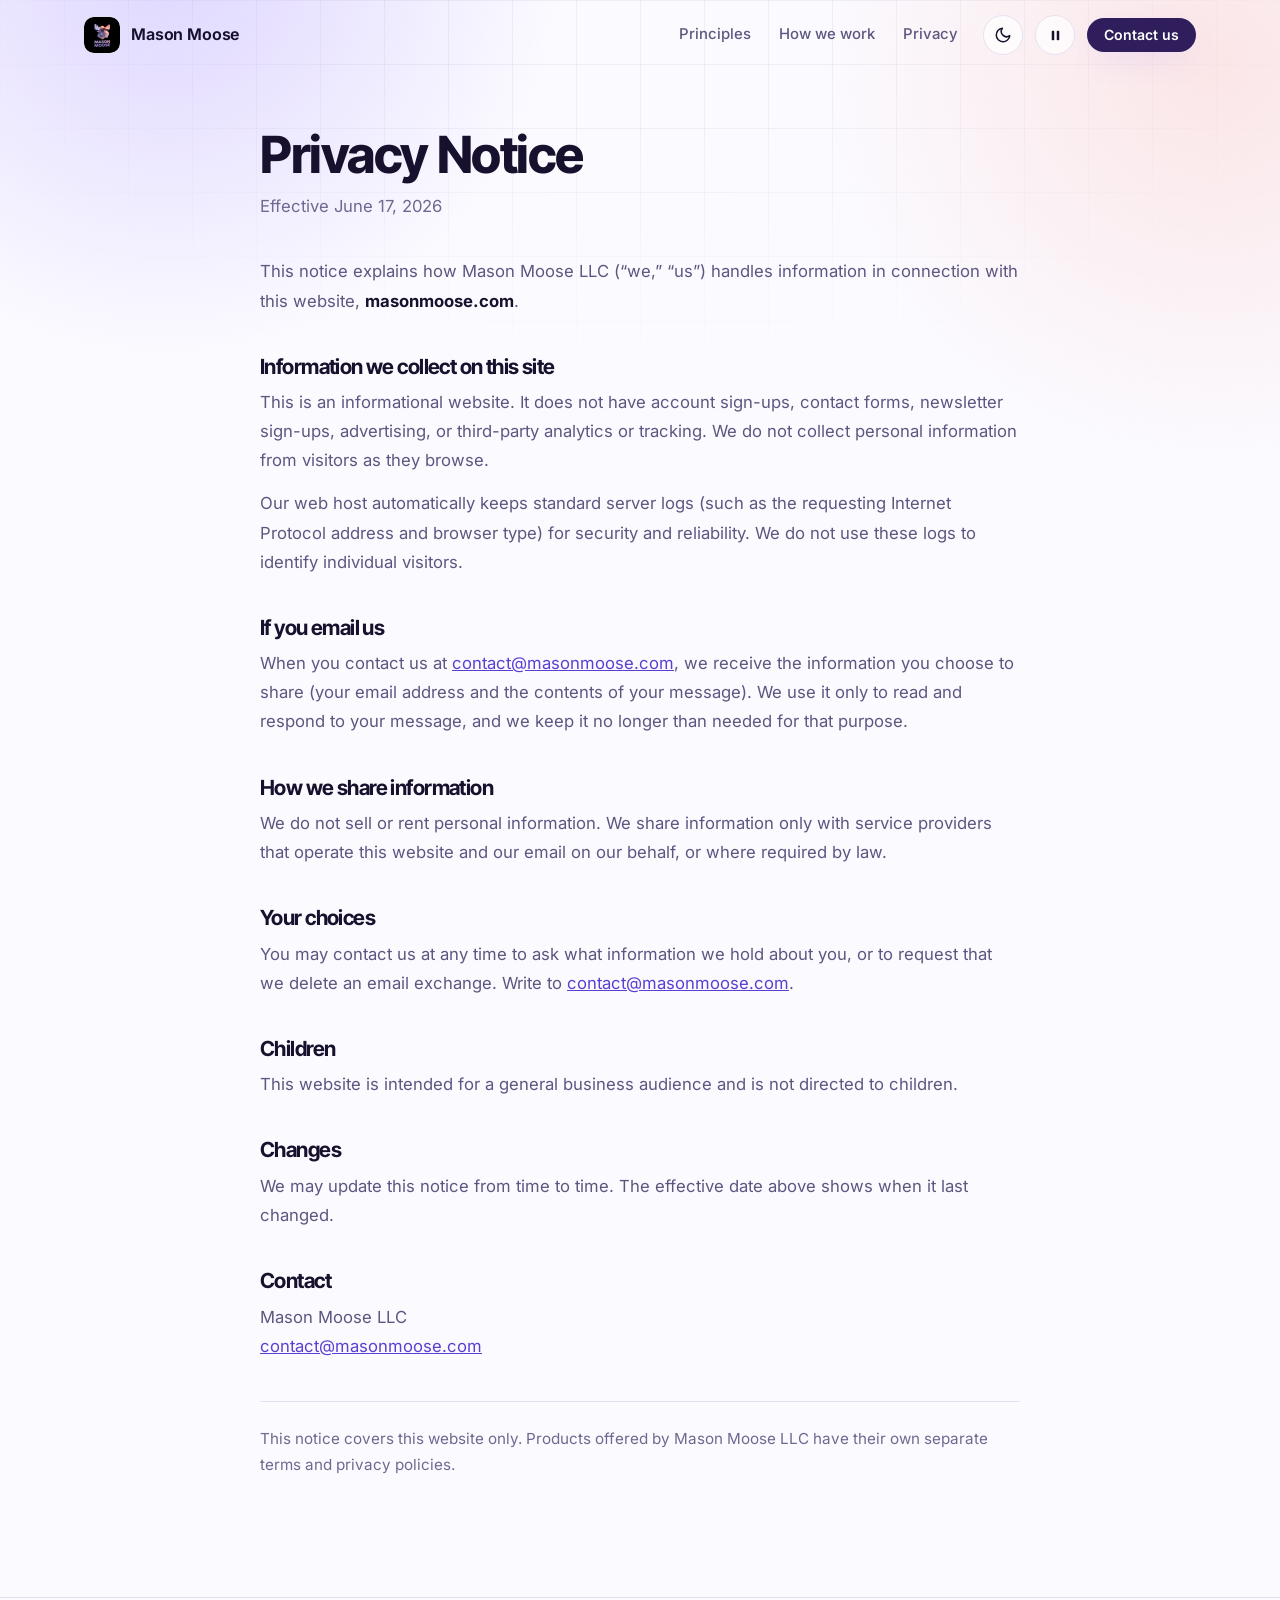
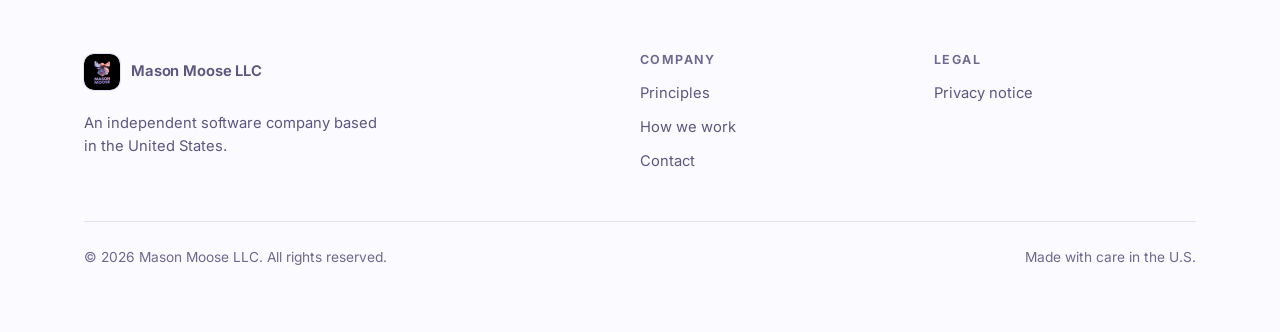
==== commit 230e03d3: "Add a pause button for the looping animations Owner request: one button in the header stops every en" ====
--- a/privacy.html
+++ b/privacy.html
@@ -14,10 +14,11 @@
   <link rel="apple-touch-icon" href="assets/img/apple-touch-icon.png" />
   <script>
     (function () {
-      var d = document.documentElement, t = null;
-      try { t = localStorage.getItem('mm-theme'); } catch (e) {}
+      var d = document.documentElement, t = null, p = null;
+      try { t = localStorage.getItem('mm-theme'); p = localStorage.getItem('mm-motion'); } catch (e) {}
       d.dataset.theme = t === 'light' || t === 'dark' ? t : (matchMedia('(prefers-color-scheme: light)').matches ? 'light' : 'dark');
       if (!matchMedia('(prefers-reduced-motion: reduce)').matches) d.classList.add('motion');
+      if (p === 'paused') d.classList.add('paused');
     })();
   </script>
   <link rel="stylesheet" href="assets/css/site.css" />
@@ -29,6 +30,8 @@
     <defs>
       <symbol id="i-sun" viewBox="0 0 24 24"><g fill="none" stroke="currentColor" stroke-width="2" stroke-linecap="round" stroke-linejoin="round"><circle cx="12" cy="12" r="4"/><path d="M12 2v2M12 20v2M4.93 4.93l1.41 1.41M17.66 17.66l1.41 1.41M2 12h2M20 12h2M4.93 19.07l1.41-1.41M17.66 6.34l1.41-1.41"/></g></symbol>
       <symbol id="i-moon" viewBox="0 0 24 24"><g fill="none" stroke="currentColor" stroke-width="2" stroke-linecap="round" stroke-linejoin="round"><path d="M21 12.8A9 9 0 1 1 11.2 3a7 7 0 0 0 9.8 9.8Z"/></g></symbol>
+      <symbol id="i-pause" viewBox="0 0 24 24"><g fill="currentColor"><rect x="6" y="4.5" width="4" height="15" rx="1.3"/><rect x="14" y="4.5" width="4" height="15" rx="1.3"/></g></symbol>
+      <symbol id="i-play" viewBox="0 0 24 24"><path fill="currentColor" d="M8 5.6v12.8a1.2 1.2 0 0 0 1.8 1l10-6.4a1.2 1.2 0 0 0 0-2l-10-6.4a1.2 1.2 0 0 0-1.8 1Z"/></symbol>
     </defs>
   </svg>
 
@@ -46,7 +49,11 @@
         <svg class="i-sun" aria-hidden="true"><use href="#i-sun"/></svg>
         <svg class="i-moon" aria-hidden="true"><use href="#i-moon"/></svg>
       </button>
-      <a class="btn btn-primary btn-sm" href="index.html#contact">Contact us</a>
+      <button class="motion-toggle" type="button" data-motion-toggle aria-pressed="false" aria-label="Pause animations">
+        <svg class="i-pause" aria-hidden="true"><use href="#i-pause"/></svg>
+        <svg class="i-play" aria-hidden="true"><use href="#i-play"/></svg>
+      </button>
+      <a class="btn btn-primary btn-sm" href="index.html#contact"><span>Contact<span class="nav-us"> us</span></span></a>
     </div>
   </header>
 
--- a/assets/css/site.css
+++ b/assets/css/site.css
@@ -136,18 +136,34 @@
 .nav-links { display: flex; gap: 2px; margin-left: auto; }
 .nav-links a { padding: 8px 13px; border-radius: 9px; text-decoration: none; color: var(--muted); font-size: .93rem; font-weight: 500; transition: color .2s, background-color .2s; }
 .nav-links a:hover { color: var(--ink); background: var(--surface-2); }
-.theme-toggle {
+.theme-toggle,
+.motion-toggle {
   width: 40px; height: 40px; flex: none; border-radius: 50%;
   display: grid; place-items: center; cursor: pointer;
   border: 1px solid var(--border); background: var(--surface); color: var(--ink);
   transition: border-color .2s, background-color .2s, transform .3s cubic-bezier(.2, .8, .2, 1);
 }
 .theme-toggle:hover { border-color: var(--border-strong); transform: rotate(-15deg); }
+.motion-toggle:hover { border-color: var(--border-strong); }
 .theme-toggle svg { width: 18px; height: 18px; }
+.motion-toggle svg { width: 15px; height: 15px; }
 [data-theme="dark"] .theme-toggle .i-moon,
 [data-theme="light"] .theme-toggle .i-sun { display: none; }
+.motion-toggle .i-play,
+.paused .motion-toggle .i-pause { display: none; }
+.paused .motion-toggle .i-play { display: block; }
+/* Nothing moves (reduce motion is on, or the page script never ran), so the pause button would do nothing */
+html:not(.motion) .motion-toggle { display: none; }
 @media (max-width: 820px) { .nav-links { display: none; } .theme-toggle { margin-left: auto; } }
 .nav .btn { white-space: nowrap; }
+/* Phones: a tighter header so the name, both round buttons and "Contact" fit on one line */
+@media (max-width: 430px) {
+  .nav .bar { gap: 8px; }
+  .brand { gap: 8px; }
+  .theme-toggle, .motion-toggle { width: 36px; height: 36px; }
+  .nav .btn-sm { padding: 9px 13px; }
+  .nav .nav-us { display: none; }
+}
 /* Very narrow phones: the logo tile already reads "MASON MOOSE"; keep the name for screen readers only */
 @media (max-width: 380px) {
   .nav .brand span { position: absolute; width: 1px; height: 1px; overflow: hidden; clip: rect(0 0 0 0); white-space: nowrap; }
@@ -198,10 +214,15 @@
 .hero-meta svg { width: 16px; height: 16px; color: var(--accent-2); }
 @media (max-width: 920px) { .hero-grid { grid-template-columns: 1fr; } .hero { padding: 36px 0 72px; } }
 
-/* Load-in: headline words rise one by one (motion only) */
-.motion .split .w { display: inline-block; opacity: 0; transform: translateY(.45em); filter: blur(8px); animation: wordIn .9s cubic-bezier(.2, .8, .2, 1) forwards; animation-delay: calc(var(--i) * 65ms + 120ms); }
-.motion .rise { opacity: 0; transform: translateY(16px); animation: wordIn .9s cubic-bezier(.2, .8, .2, 1) forwards; animation-delay: var(--d, .5s); }
-@keyframes wordIn { to { opacity: 1; transform: none; filter: blur(0); } }
+/* Load-in: headline words rise one by one (motion only).
+   The hidden start state lives only in the keyframes, so stopping animations (reduce motion) shows everything. */
+.motion .split .w { display: inline-block; animation: wordIn .9s cubic-bezier(.2, .8, .2, 1) both; animation-delay: calc(var(--i) * 65ms + 120ms); }
+.motion .rise { animation: riseIn .9s cubic-bezier(.2, .8, .2, 1) both; animation-delay: var(--d, .5s); }
+@keyframes wordIn { from { opacity: 0; transform: translateY(.45em); filter: blur(8px); } }
+@keyframes riseIn { from { opacity: 0; transform: translateY(16px); } }
+@media (max-width: 400px) { .eyebrow .eb-long { display: none; } }
+@media (min-width: 401px) { .eyebrow .eb-short { display: none; } }
+.eyebrow { white-space: nowrap; }
 
 /* ---------- Hero illustration: floating phone ---------- */
 .hero-art { position: relative; height: 600px; display: grid; place-items: center; }
@@ -299,9 +320,10 @@
 .head h2 { font-size: clamp(2rem, 4.3vw, 3.1rem); font-weight: 720; margin: 14px 0 16px; }
 .head p { color: var(--muted); font-size: 1.1rem; }
 
-/* Reveal on scroll (motion only) */
-.motion .reveal { opacity: 0; transform: translateY(26px); transition: opacity .9s cubic-bezier(.2, .8, .2, 1), transform .9s cubic-bezier(.2, .8, .2, 1); transition-delay: var(--d, 0s); }
-.motion .reveal.in { opacity: 1; transform: none; }
+/* Reveal on scroll (motion only). Blocks hide only once site.js is running (.reveal-ready),
+   so a slow or failed script never leaves content invisible. */
+.motion .reveal { transition: opacity .9s cubic-bezier(.2, .8, .2, 1), transform .9s cubic-bezier(.2, .8, .2, 1); transition-delay: var(--d, 0s); }
+.motion.reveal-ready .reveal:not(.in) { opacity: 0; transform: translateY(26px); }
 
 /* ---------- Cards with a cursor spotlight ---------- */
 .cards { display: grid; grid-template-columns: repeat(3, 1fr); gap: 18px; }
@@ -329,8 +351,8 @@
 .steps { position: relative; display: grid; grid-template-columns: repeat(4, 1fr); gap: 22px; padding-top: 34px; }
 .steps-line { position: absolute; top: 0; left: 0; right: 0; height: 2px; background: var(--border); border-radius: 2px; overflow: hidden; }
 .steps-line span { position: absolute; inset: 0; background: linear-gradient(90deg, var(--accent), var(--coral)); transform-origin: left; transform: scaleX(1); }
-.motion .steps-line span { transform: scaleX(0); transition: transform 1.8s cubic-bezier(.65, 0, .35, 1) .2s; }
-.motion .steps.in .steps-line span { transform: scaleX(1); }
+.motion .steps-line span { transition: transform 1.8s cubic-bezier(.65, 0, .35, 1) .2s; }
+.motion.reveal-ready .steps:not(.in) .steps-line span { transform: scaleX(0); }
 .step { position: relative; }
 .step::before { content: ""; position: absolute; top: -40px; left: 0; width: 14px; height: 14px; border-radius: 50%; background: var(--bg); border: 2px solid var(--accent); box-shadow: 0 0 0 5px var(--bg); }
 .step .num { font: 600 .8rem/1 "Inter", sans-serif; color: var(--accent-2); letter-spacing: .1em; }
@@ -340,8 +362,7 @@
   .steps { grid-template-columns: 1fr; padding-top: 0; padding-left: 34px; gap: 30px; }
   .steps-line { top: 0; bottom: 0; left: 6px; right: auto; width: 2px; height: auto; }
   .steps-line span { transform-origin: top; }
-  .motion .steps-line span { transform: scaleY(0); }
-  .motion .steps.in .steps-line span { transform: scaleY(1); }
+  .motion.reveal-ready .steps:not(.in) .steps-line span { transform: scaleY(0); }
   .step::before { top: 4px; left: -34px; }
 }
 
@@ -359,6 +380,7 @@
 .cta-card h2 { font-size: clamp(2rem, 4.4vw, 3rem); font-weight: 740; margin-bottom: 14px; }
 .cta-card p { color: #cfc6ee; font-size: 1.1rem; max-width: 46ch; margin: 0 auto 30px; }
 .cta-card .btn-primary { background: #fff; color: #1a1236; }
+.cta-card a:focus-visible { outline-color: #fff; }
 @media (max-width: 420px) {
   .cta-card { padding: 56px 16px; }
   .cta-card .btn { font-size: .86rem; padding: 13px 16px; }
@@ -386,8 +408,23 @@
 .foot-bottom { display: flex; flex-wrap: wrap; justify-content: space-between; gap: 10px; margin-top: 48px; padding-top: 24px; border-top: 1px solid var(--border); color: var(--faint); font-size: .86rem; }
 @media (max-width: 820px) { .foot-grid { grid-template-columns: 1fr 1fr; } .foot-about { grid-column: 1 / -1; } }
 
+/* ---------- Pause button (WCAG 2.2.2): every endless animation stops where it is ---------- */
+.paused *, .paused *::before, .paused *::after { animation-play-state: paused !important; }
+/* The headline's one-time entrance still finishes (frozen part-way it would stay invisible) */
+.paused .split .w, .paused .rise { animation-play-state: running !important; }
+/* The phone screen rests on its finished picture: full bars, ticked boxes, toast in view */
+.paused .bars i, .paused .task .check svg, .paused .toast { animation: none !important; }
+/* The trust strip stops, so every promise is laid out in view (as with reduce motion) */
+.paused .track { animation: none !important; width: auto; flex-wrap: wrap; justify-content: center; gap: 12px 32px; padding: 0 24px; }
+.paused .marquee { -webkit-mask-image: none; mask-image: none; }
+.paused .track li[aria-hidden="true"] { display: none; }
+
 /* ---------- Reduced motion: everything still, final states shown ---------- */
 @media (prefers-reduced-motion: reduce) {
   *, *::before, *::after { animation: none !important; transition: none !important; }
   html { scroll-behavior: auto; }
-}
+  /* The trust strip stops scrolling, so lay every promise out in view instead */
+  .marquee { -webkit-mask-image: none; mask-image: none; }
+  .track { width: auto; flex-wrap: wrap; justify-content: center; gap: 12px 32px; padding: 0 24px; }
+  .track li[aria-hidden="true"] { display: none; }
+}
